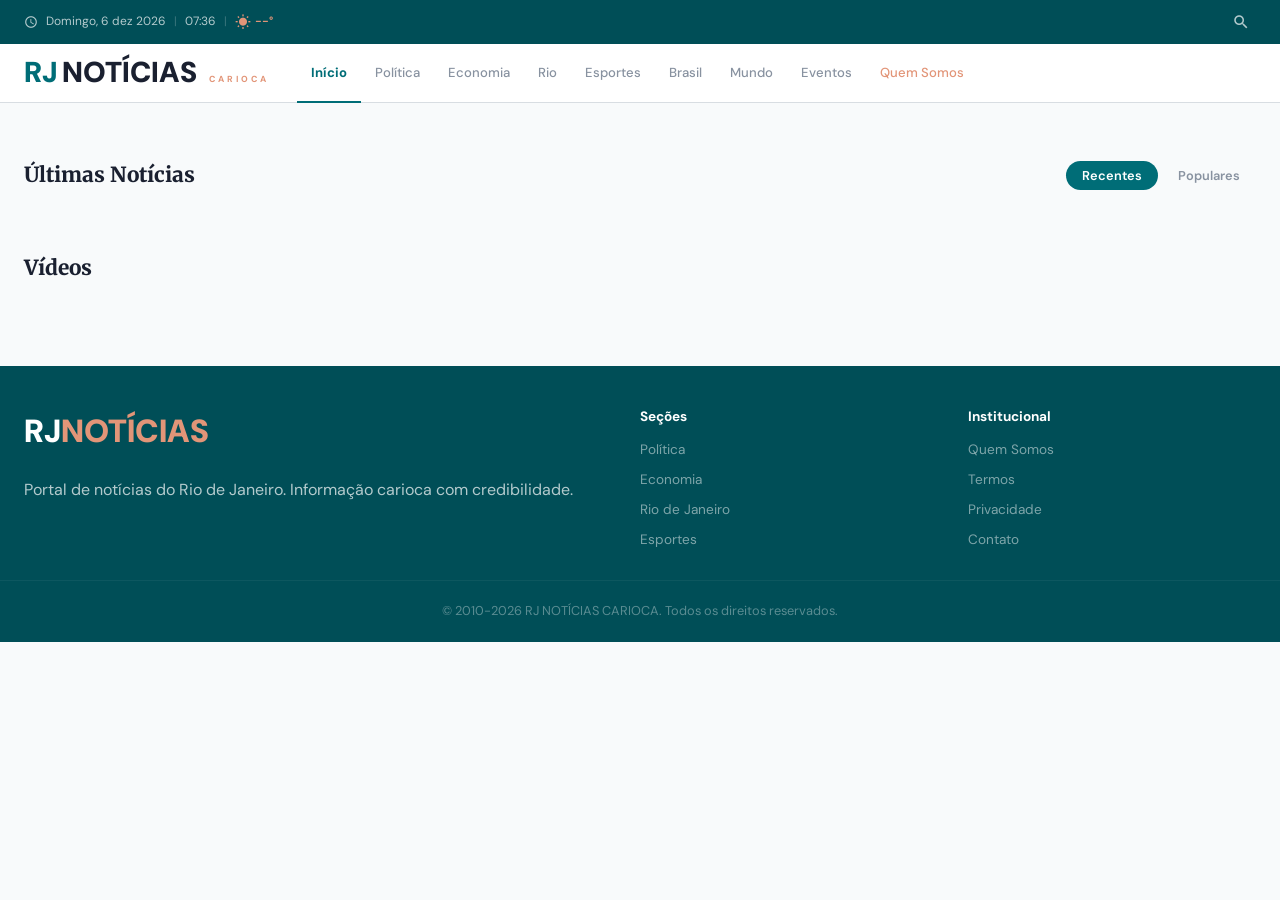
==== index.html @ 8bca0fe3 "Primeiro commit - RJ NOTÍCIAS CARIOCA completo Frontend: index.html, noticia.html, sobre.html, CSS o" ====
<!DOCTYPE html>
<html lang="pt-BR" data-theme="light">
<head>
    <meta charset="UTF-8">
    <meta name="viewport" content="width=device-width, initial-scale=1.0">
    <title>RJ NOTÍCIAS CARIOCA — Rio de Janeiro</title>
    <meta name="description" content="RJ NOTÍCIAS CARIOCA - O portal de notícias do Rio de Janeiro. Informação carioca em tempo real.">
    <link rel="preconnect" href="https://fonts.googleapis.com">
    <link rel="preconnect" href="https://fonts.gstatic.com" crossorigin>
    <link href="https://fonts.googleapis.com/css2?family=DM+Sans:wght@300;400;500;600;700;800;900&family=Merriweather:wght@700;800;900&display=swap" rel="stylesheet">
    <link href="https://fonts.googleapis.com/icon?family=Material+Icons" rel="stylesheet">
    <link rel="stylesheet" href="css/style.css">
</head>
<body>

    <div id="loading-screen" class="loading-screen">
        <div class="loading-inner">
            <div class="loading-logo">RJ<span>NOTÍCIAS</span></div>
            <div class="loading-sub">CARIOCA</div>
            <div class="loading-bar"></div>
        </div>
    </div>

    <div class="topbar">
        <div class="topbar-inner">
            <div class="topbar-left">
                <span class="material-icons" style="font-size:14px">schedule</span>
                <span id="topbar-date"></span>
                <span class="topbar-sep">|</span>
                <span id="topbar-clock"></span>
                <span class="topbar-sep">|</span>
                <span class="topbar-weather" id="topbar-weather">
                    <span class="material-icons">wb_sunny</span>
                    <span id="topbar-temp">--°</span>
                </span>
            </div>
            <div class="topbar-right">
                <button id="btn-theme" class="topbar-btn" title="Tema">
                    <span class="material-icons">contrast</span>
                </button>
                <button id="btn-search-open" class="topbar-btn" title="Buscar">
                    <span class="material-icons">search</span>
                </button>
            </div>
        </div>
    </div>

    <header class="header">
        <div class="header-inner">
            <a href="/" class="brand">
                <span class="brand-rj">RJ</span><span class="brand-noticias">NOTÍCIAS</span>
                <span class="brand-sub">CARIOCA</span>
            </a>
            <nav class="nav-cats" id="nav-cats">
                <a href="#" class="nav-cat active" data-category="todas">Início</a>
                <a href="#" class="nav-cat" data-category="politica">Política</a>
                <a href="#" class="nav-cat" data-category="economia">Economia</a>
                <a href="#" class="nav-cat" data-category="cidade">Rio</a>
                <a href="#" class="nav-cat" data-category="esportes">Esportes</a>
                <a href="#" class="nav-cat" data-category="brasil">Brasil</a>
                <a href="#" class="nav-cat" data-category="internacional">Mundo</a>
                <a href="#" class="nav-cat" data-category="eventos">Eventos</a>
                <a href="sobre.html" class="nav-cat nav-sobre">Quem Somos</a>
            </nav>
            <button class="nav-mobile-toggle" id="nav-mobile-toggle">
                <span class="material-icons">menu</span>
            </button>
        </div>
    </header>

    <div class="reading-bar" id="reading-bar"></div>

    <div class="ticker" id="ticker">
        <span class="ticker-badge">URGENTE</span>
        <div class="ticker-scroll">
            <div class="ticker-text" id="ticker-text"></div>
        </div>
    </div>

    <div class="search-modal" id="search-modal">
        <div class="search-modal-box">
            <div class="search-field">
                <span class="material-icons">search</span>
                <input type="text" id="search-input" placeholder="Buscar notícias..." autocomplete="off">
                <button id="search-close" class="search-close-btn"><span class="material-icons">close</span></button>
            </div>
            <div class="search-results" id="search-results"></div>
        </div>
    </div>

    <main>
        <section class="hero-section" id="hero-section"></section>

        <section class="quotes-bar" id="quotes-bar">
            <div class="quotes-track" id="quotes-track"></div>
        </section>

        <section class="trending" id="trending-section">
            <h3 class="trending-title"><span class="material-icons">local_fire_department</span> Em Alta</h3>
            <div class="trending-pills" id="trending-pills"></div>
        </section>

        <section class="section-block" id="latest-section">
            <div class="section-top">
                <h2 class="section-title">Últimas Notícias</h2>
                <div class="section-tabs" id="section-tabs">
                    <button class="stab active" data-tab="recentes">Recentes</button>
                    <button class="stab" data-tab="mais-lidas">Populares</button>
                </div>
            </div>
            <div class="card-grid" id="card-grid"></div>
            <button class="load-more-btn" id="load-more">Ver Mais Notícias</button>
        </section>

        <div class="full-sections">
            <section class="section-block cat-block" id="block-politica">
                <div class="section-top"><h2 class="section-title"><span class="dot" style="background:#D62828"></span> Política</h2></div>
                <div class="card-row" data-cat="politica"></div>
            </section>
            <section class="section-block cat-block" id="block-economia">
                <div class="section-top"><h2 class="section-title"><span class="dot" style="background:#2B9348"></span> Economia</h2></div>
                <div class="card-row" data-cat="economia"></div>
            </section>
            <section class="section-block cat-block" id="block-cidade">
                <div class="section-top"><h2 class="section-title"><span class="dot" style="background:#0077B6"></span> Rio de Janeiro</h2></div>
                <div class="card-row" data-cat="cidade"></div>
            </section>
            <section class="section-block cat-block" id="block-esportes">
                <div class="section-top"><h2 class="section-title"><span class="dot" style="background:#FB8500"></span> Esportes</h2></div>
                <div class="card-row" data-cat="esportes"></div>
            </section>
            <section class="section-block cat-block" id="block-brasil">
                <div class="section-top"><h2 class="section-title"><span class="dot" style="background:#6A4C93"></span> Brasil</h2></div>
                <div class="card-row" data-cat="brasil"></div>
            </section>
            <section class="section-block cat-block" id="block-internacional">
                <div class="section-top"><h2 class="section-title"><span class="dot" style="background:#457B9D"></span> Mundo</h2></div>
                <div class="card-row" data-cat="internacional"></div>
            </section>
            <section class="section-block" id="video-section">
                <div class="section-top"><h2 class="section-title">Vídeos</h2></div>
                <div class="video-row" id="video-row"></div>
            </section>
        </div>
    </main>

    <div class="share-overlay" id="share-overlay">
        <div class="share-box">
            <h3>Compartilhar</h3>
            <div class="share-grid">
                <button class="share-item" data-p="whatsapp" style="background:#25D366"><span class="material-icons">chat</span> WhatsApp</button>
                <button class="share-item" data-p="twitter" style="background:#1DA1F2"><span class="material-icons">tag</span> Twitter</button>
                <button class="share-item" data-p="facebook" style="background:#1877F2"><span class="material-icons">thumb_up</span> Facebook</button>
                <button class="share-item" data-p="copy" style="background:#555"><span class="material-icons">content_copy</span> Copiar</button>
            </div>
            <button class="share-x" id="share-x"><span class="material-icons">close</span></button>
        </div>
    </div>

    <div class="vmodal" id="vmodal">
        <button class="vmodal-x" id="vmodal-x"><span class="material-icons">close</span></button>
        <div class="vmodal-frame" id="vmodal-frame"></div>
        <h3 class="vmodal-title" id="vmodal-title"></h3>
    </div>

    <footer class="footer">
        <div class="footer-inner">
            <div class="footer-col">
                <div class="footer-brand">RJ<span>NOTÍCIAS</span></div>
                <p>Portal de notícias do Rio de Janeiro. Informação carioca com credibilidade.</p>
            </div>
            <div class="footer-col">
                <h4>Seções</h4>
                <a href="#" data-category="politica">Política</a>
                <a href="#" data-category="economia">Economia</a>
                <a href="#" data-category="cidade">Rio de Janeiro</a>
                <a href="#" data-category="esportes">Esportes</a>
            </div>
            <div class="footer-col">
                <h4>Institucional</h4>
                <a href="sobre.html">Quem Somos</a>
                <a href="sobre.html">Termos</a>
                <a href="sobre.html">Privacidade</a>
                <a href="sobre.html">Contato</a>
            </div>
        </div>
        <div class="footer-bottom">&copy; 2010-2026 RJ NOTÍCIAS CARIOCA. Todos os direitos reservados.</div>
    </footer>

    <div class="toast-box" id="toast-box"></div>

    <script src="js/news-data.js"></script>
    <script src="js/main.js"></script>
</body>
</html>
---- css/style.css ----
/* ============================================
   RJ NOTÍCIAS CARIOCA — Tropical Modern Design
   Layout full-width sem sidebar
   Fontes: DM Sans + Merriweather
   ============================================ */

:root {
    --ocean: #006D77;
    --ocean-dark: #004E57;
    --sunset: #E29578;
    --sunset-light: #FFDDD2;
    --sand: #EDF6F9;
    --coral: #E63946;
    --navy: #083D77;
    --white: #FFFFFF;
    --off-white: #F8FAFB;
    --gray-100: #EEF1F3;
    --gray-200: #D8DDE2;
    --gray-300: #B0B8C1;
    --gray-400: #8892A0;
    --gray-500: #5E6978;
    --gray-600: #3D4754;
    --gray-700: #2A3240;
    --gray-800: #1A2030;
    --gray-900: #0F1520;
    --bg: var(--off-white);
    --bg-card: var(--white);
    --text: var(--gray-800);
    --text-muted: var(--gray-400);
    --border: var(--gray-200);
    --accent: var(--ocean);
    --accent2: var(--sunset);
    --shadow-sm: 0 1px 3px rgba(0,109,119,0.06);
    --shadow-md: 0 4px 20px rgba(0,109,119,0.08);
    --shadow-lg: 0 12px 40px rgba(0,109,119,0.12);
    --radius: 14px;
    --radius-sm: 8px;
    --font: 'DM Sans', system-ui, sans-serif;
    --font-display: 'Merriweather', Georgia, serif;
    --ease: cubic-bezier(0.4, 0, 0.2, 1);
    --max-w: 1280px;
}

[data-theme="dark"] {
    --bg: #0A1218;
    --bg-card: #141E28;
    --text: #E0E8F0;
    --text-muted: #6B7A8D;
    --border: #1E2E3E;
    --off-white: #0F1920;
    --gray-100: #1A2530;
}

*, *::before, *::after { box-sizing: border-box; margin: 0; padding: 0; }
html { scroll-behavior: smooth; overflow-x: hidden; }
body { font-family: var(--font); background: var(--bg); color: var(--text); line-height: 1.6; -webkit-font-smoothing: antialiased; overflow-x: hidden; }
a { color: inherit; text-decoration: none; }
img { max-width: 100%; display: block; }
button { cursor: pointer; border: none; background: none; font-family: inherit; }

/* === LOADING === */
.loading-screen {
    position: fixed; inset: 0; z-index: 9999;
    background: linear-gradient(135deg, var(--ocean), var(--ocean-dark));
    display: flex; align-items: center; justify-content: center;
    transition: opacity 0.5s, visibility 0.5s;
}
.loading-screen.hidden { opacity: 0; visibility: hidden; }
.loading-inner { text-align: center; }
.loading-logo { font-family: var(--font); font-size: 3.5rem; font-weight: 900; color: var(--white); letter-spacing: -1px; }
.loading-logo span { color: var(--sunset); }
.loading-sub { color: rgba(255,255,255,0.5); font-size: 0.75rem; letter-spacing: 5px; text-transform: uppercase; margin-top: 2px; }
.loading-bar { width: 120px; height: 3px; background: rgba(255,255,255,0.15); border-radius: 3px; margin: 20px auto 0; overflow: hidden; }
.loading-bar::after { content: ''; display: block; width: 40%; height: 100%; background: var(--sunset); border-radius: 3px; animation: loadbar 1s ease-in-out infinite; }
@keyframes loadbar { 0% { transform: translateX(-100%); } 100% { transform: translateX(350%); } }

/* === TOPBAR === */
.topbar {
    background: var(--ocean-dark); color: rgba(255,255,255,0.7); font-size: 0.75rem; padding: 7px 0;
}
.topbar-inner {
    max-width: var(--max-w); margin: 0 auto; padding: 0 24px;
    display: flex; justify-content: space-between; align-items: center; flex-wrap: wrap; gap: 8px;
}
.topbar-left { display: flex; align-items: center; gap: 8px; }
.topbar-sep { opacity: 0.3; }
.topbar-weather { display: flex; align-items: center; gap: 4px; color: var(--sunset); font-weight: 600; }
.topbar-weather .material-icons { font-size: 16px; }
.topbar-right { display: flex; gap: 2px; }
.topbar-btn { width: 30px; height: 30px; border-radius: 6px; display: flex; align-items: center; justify-content: center; color: rgba(255,255,255,0.7); transition: 0.2s; }
.topbar-btn:hover { background: rgba(255,255,255,0.1); color: var(--sunset); }
.topbar-btn .material-icons { font-size: 18px; }

/* === HEADER === */
.header {
    background: var(--bg-card); border-bottom: 1px solid var(--border);
    position: sticky; top: 0; z-index: 100;
}
.header-inner {
    max-width: var(--max-w); margin: 0 auto; padding: 0 24px;
    display: flex; align-items: center; gap: 28px; height: 58px;
}
.brand { display: flex; align-items: baseline; gap: 4px; flex-shrink: 0; }
.brand-rj { font-size: 1.8rem; font-weight: 900; color: var(--ocean); line-height: 1; }
.brand-noticias { font-size: 1.8rem; font-weight: 900; color: var(--text); line-height: 1; }
.brand-sub { font-size: 0.55rem; color: var(--sunset); text-transform: uppercase; letter-spacing: 3px; margin-left: 8px; font-weight: 700; }

.nav-cats { display: flex; gap: 0; overflow-x: auto; scrollbar-width: none; flex: 1; }
.nav-cats::-webkit-scrollbar { display: none; }
.nav-cat {
    padding: 18px 14px; font-size: 0.82rem; font-weight: 500; color: var(--text-muted);
    white-space: nowrap; transition: color 0.2s; border-bottom: 2px solid transparent;
}
.nav-cat:hover { color: var(--ocean); }
.nav-cat.active { color: var(--ocean); border-bottom-color: var(--ocean); font-weight: 700; }
.nav-sobre { color: var(--sunset) !important; }
.nav-sobre:hover { color: var(--ocean) !important; }

.nav-mobile-toggle { display: none; width: 40px; height: 40px; align-items: center; justify-content: center; color: var(--text); }
.nav-mobile-toggle .material-icons { font-size: 24px; }

@media (max-width: 768px) {
    .nav-mobile-toggle { display: flex; }
    .nav-cats { display: none; position: absolute; top: 58px; left: 0; right: 0; background: var(--bg-card); flex-direction: column; border-bottom: 1px solid var(--border); box-shadow: var(--shadow-md); z-index: 99; }
    .nav-cats.open { display: flex; }
    .nav-cat { padding: 14px 24px; border-bottom: none; }
}

/* === READING BAR === */
.reading-bar { height: 3px; background: var(--ocean); width: 0; position: fixed; top: 58px; left: 0; z-index: 101; transition: width 0.1s; }

/* === TICKER === */
.ticker {
    background: var(--coral); color: white; font-size: 0.8rem; font-weight: 600;
    display: flex; align-items: center; overflow: hidden; height: 36px;
}
.ticker-badge {
    background: rgba(0,0,0,0.2); padding: 0 16px; height: 100%;
    display: flex; align-items: center; font-weight: 800; font-size: 0.7rem; letter-spacing: 1px; flex-shrink: 0;
}
.ticker-scroll { flex: 1; overflow: hidden; position: relative; }
.ticker-text { white-space: nowrap; animation: tickerScroll 30s linear infinite; padding-left: 100%; }
@keyframes tickerScroll { 0% { transform: translateX(0); } 100% { transform: translateX(-100%); } }

/* === SEARCH === */
.search-modal { position: fixed; inset: 0; z-index: 200; background: rgba(0,0,0,0.6); display: none; align-items: flex-start; justify-content: center; padding-top: 100px; }
.search-modal.open { display: flex; }
.search-modal-box { background: var(--bg-card); border-radius: var(--radius); width: 90%; max-width: 560px; padding: 20px; box-shadow: var(--shadow-lg); }
.search-field { display: flex; align-items: center; gap: 10px; border-bottom: 2px solid var(--ocean); padding-bottom: 10px; }
.search-field .material-icons { color: var(--ocean); }
.search-field input { flex: 1; border: none; outline: none; font-size: 1.1rem; background: transparent; color: var(--text); font-family: var(--font); }
.search-close-btn { color: var(--text-muted); }
.search-results { margin-top: 16px; max-height: 300px; overflow-y: auto; }
.sr-item { padding: 12px; border-radius: var(--radius-sm); cursor: pointer; transition: background 0.2s; }
.sr-item:hover { background: var(--gray-100); }
.sr-item h4 { font-size: 0.9rem; margin-bottom: 4px; }
.sr-item p { font-size: 0.75rem; color: var(--text-muted); }

/* === HERO CAROUSEL === */
.hero-section {
    max-width: var(--max-w); margin: 24px auto 0; padding: 0 24px;
}
.hero-grid {
    display: grid; grid-template-columns: 1.5fr 1fr; gap: 16px;
}
.hero-main {
    position: relative; border-radius: var(--radius); overflow: hidden; cursor: pointer;
    aspect-ratio: 16/9;
}
.hero-main img { width: 100%; height: 100%; object-fit: cover; }
.hero-main .hero-overlay {
    position: absolute; inset: 0; background: linear-gradient(to top, rgba(0,0,0,0.8) 0%, transparent 60%);
    display: flex; flex-direction: column; justify-content: flex-end; padding: 28px;
}
.hero-badge { display: inline-block; background: var(--ocean); color: white; padding: 3px 10px; border-radius: 4px; font-size: 0.65rem; font-weight: 800; text-transform: uppercase; letter-spacing: 1px; margin-bottom: 10px; width: fit-content; }
.hero-title { font-family: var(--font-display); font-size: 1.6rem; font-weight: 800; color: white; line-height: 1.3; }
.hero-meta { color: rgba(255,255,255,0.6); font-size: 0.8rem; margin-top: 8px; }

.hero-side { display: flex; flex-direction: column; gap: 16px; }
.hero-side-card {
    position: relative; border-radius: var(--radius); overflow: hidden; cursor: pointer; flex: 1;
}
.hero-side-card img { width: 100%; height: 100%; object-fit: cover; }
.hero-side-card .hero-overlay { position: absolute; inset: 0; background: linear-gradient(to top, rgba(0,0,0,0.8) 0%, transparent 50%); display: flex; flex-direction: column; justify-content: flex-end; padding: 16px; }
.hero-side-card .hero-title { font-size: 0.95rem; }

@media (max-width: 768px) {
    .hero-grid { grid-template-columns: 1fr; }
    .hero-side { flex-direction: row; }
    .hero-side-card { aspect-ratio: 16/9; }
    .hero-title { font-size: 1.1rem; }
}

/* === COTAÇÕES === */
.quotes-bar { max-width: var(--max-w); margin: 16px auto; padding: 0 24px; overflow-x: auto; scrollbar-width: none; }
.quotes-bar::-webkit-scrollbar { display: none; }
.quotes-track { display: flex; gap: 12px; }
.q-item { display: flex; align-items: center; gap: 6px; background: var(--bg-card); border: 1px solid var(--border); border-radius: var(--radius-sm); padding: 8px 14px; font-size: 0.78rem; white-space: nowrap; }
.q-item .material-icons { font-size: 16px; color: var(--ocean); }
.q-name { font-weight: 600; }
.q-val { color: var(--text-muted); }
.q-var.alta { color: #2B9348; }
.q-var.baixa { color: #D62828; }
.q-var.estavel { color: var(--text-muted); }

/* === TRENDING === */
.trending { max-width: var(--max-w); margin: 16px auto; padding: 0 24px; display: flex; align-items: center; gap: 12px; flex-wrap: wrap; }
.trending-title { font-size: 0.85rem; font-weight: 700; display: flex; align-items: center; gap: 4px; color: var(--ocean); white-space: nowrap; }
.trending-title .material-icons { font-size: 18px; color: var(--sunset); }
.t-pill { background: var(--sand); color: var(--ocean); padding: 5px 14px; border-radius: 20px; font-size: 0.78rem; font-weight: 600; }

/* === SECTION === */
.section-block { max-width: var(--max-w); margin: 32px auto 0; padding: 0 24px; }
.section-top { display: flex; justify-content: space-between; align-items: center; margin-bottom: 20px; }
.section-title { font-family: var(--font-display); font-size: 1.3rem; font-weight: 800; display: flex; align-items: center; gap: 8px; }
.section-title .dot { width: 10px; height: 10px; border-radius: 50%; display: inline-block; }
.section-tabs { display: flex; gap: 4px; }
.stab { padding: 6px 16px; border-radius: 20px; font-size: 0.8rem; font-weight: 600; color: var(--text-muted); transition: 0.2s; }
.stab.active { background: var(--ocean); color: white; }

/* === CARD LIST (full width, no sidebar) === */
.card-grid {
    display: grid; grid-template-columns: repeat(auto-fill, minmax(280px, 1fr)); gap: 20px;
}
.card {
    background: var(--bg-card); border: 1px solid var(--border); border-radius: var(--radius);
    overflow: hidden; cursor: pointer; transition: transform 0.2s, box-shadow 0.2s;
}
.card:hover { transform: translateY(-3px); box-shadow: var(--shadow-md); }
.card-img { position: relative; aspect-ratio: 16/10; overflow: hidden; }
.card-img img { width: 100%; height: 100%; object-fit: cover; transition: transform 0.3s; }
.card:hover .card-img img { transform: scale(1.05); }
.card-badge { position: absolute; top: 10px; left: 10px; background: var(--ocean); color: white; padding: 3px 10px; border-radius: 4px; font-size: 0.6rem; font-weight: 800; text-transform: uppercase; letter-spacing: 0.5px; }
.card-share { position: absolute; top: 10px; right: 10px; background: rgba(0,0,0,0.4); color: white; width: 32px; height: 32px; border-radius: 50%; display: flex; align-items: center; justify-content: center; transition: 0.2s; }
.card-share:hover { background: var(--ocean); }
.card-share .material-icons { font-size: 16px; }
.card-body { padding: 16px; }
.card-title { font-family: var(--font-display); font-size: 0.95rem; font-weight: 700; line-height: 1.4; margin-bottom: 8px; display: -webkit-box; -webkit-line-clamp: 3; -webkit-box-orient: vertical; overflow: hidden; }
.card-excerpt { font-size: 0.82rem; color: var(--text-muted); line-height: 1.5; display: -webkit-box; -webkit-line-clamp: 2; -webkit-box-orient: vertical; overflow: hidden; margin-bottom: 10px; }
.card-meta { font-size: 0.72rem; color: var(--text-muted); display: flex; justify-content: space-between; }

/* === LOAD MORE === */
.load-more-btn {
    display: block; margin: 28px auto 0; padding: 12px 40px; background: var(--ocean);
    color: white; border-radius: var(--radius-sm); font-weight: 700; font-size: 0.9rem;
    transition: 0.2s;
}
.load-more-btn:hover { background: var(--ocean-dark); }

/* === CATEGORY SECTIONS (full width) === */
.full-sections { margin-top: 40px; }
.cat-block { margin-bottom: 0; }
.cat-block + .cat-block { margin-top: 32px; }
.card-row {
    display: grid; grid-template-columns: repeat(auto-fill, minmax(260px, 1fr)); gap: 16px;
}
.card-v { background: var(--bg-card); border: 1px solid var(--border); border-radius: var(--radius); overflow: hidden; cursor: pointer; transition: transform 0.2s, box-shadow 0.2s; }
.card-v:hover { transform: translateY(-2px); box-shadow: var(--shadow-md); }
.card-v-img { aspect-ratio: 16/10; overflow: hidden; }
.card-v-img img { width: 100%; height: 100%; object-fit: cover; transition: transform 0.3s; }
.card-v:hover .card-v-img img { transform: scale(1.05); }
.card-v-body { padding: 14px; }
.card-v-title { font-family: var(--font-display); font-size: 0.88rem; font-weight: 700; line-height: 1.4; display: -webkit-box; -webkit-line-clamp: 2; -webkit-box-orient: vertical; overflow: hidden; margin-bottom: 6px; }
.card-v-meta { font-size: 0.7rem; color: var(--text-muted); }

/* === VIDEOS === */
.video-row { display: grid; grid-template-columns: repeat(auto-fill, minmax(260px, 1fr)); gap: 16px; }
.vid-card { position: relative; border-radius: var(--radius); overflow: hidden; cursor: pointer; background: var(--gray-900); }
.vid-card img { width: 100%; aspect-ratio: 16/9; object-fit: cover; opacity: 0.85; transition: opacity 0.3s; }
.vid-card:hover img { opacity: 1; }
.vid-play { position: absolute; inset: 0; display: flex; align-items: center; justify-content: center; }
.vid-play .material-icons { font-size: 48px; color: white; background: rgba(0,0,0,0.5); border-radius: 50%; padding: 8px; }
.vid-dur { position: absolute; bottom: 40px; right: 8px; background: rgba(0,0,0,0.8); color: white; font-size: 0.7rem; padding: 2px 6px; border-radius: 4px; }
.vid-title { padding: 10px 12px; font-size: 0.82rem; font-weight: 600; color: white; background: rgba(0,0,0,0.5); }

/* === VIDEO MODAL === */
.vmodal { position: fixed; inset: 0; z-index: 300; background: rgba(0,0,0,0.9); display: none; align-items: center; justify-content: center; flex-direction: column; }
.vmodal.open { display: flex; }
.vmodal-x { position: absolute; top: 20px; right: 20px; color: white; font-size: 1.5rem; z-index: 1; }
.vmodal-frame { width: 90%; max-width: 800px; aspect-ratio: 16/9; }
.vmodal-frame iframe { width: 100%; height: 100%; border: none; border-radius: var(--radius); }
.vmodal-title { color: white; margin-top: 16px; font-size: 1rem; text-align: center; max-width: 600px; }

/* === SHARE === */
.share-overlay { position: fixed; inset: 0; z-index: 250; background: rgba(0,0,0,0.5); display: none; align-items: center; justify-content: center; }
.share-overlay.open { display: flex; }
.share-box { background: var(--bg-card); border-radius: var(--radius); padding: 28px; width: 90%; max-width: 380px; text-align: center; position: relative; }
.share-box h3 { margin-bottom: 20px; font-size: 1.1rem; }
.share-grid { display: grid; grid-template-columns: 1fr 1fr; gap: 10px; }
.share-item { padding: 12px; border-radius: var(--radius-sm); color: white; font-weight: 600; font-size: 0.85rem; display: flex; align-items: center; justify-content: center; gap: 6px; }
.share-item .material-icons { font-size: 18px; }
.share-x { position: absolute; top: 10px; right: 10px; color: var(--text-muted); }

/* === FOOTER === */
.footer { background: var(--ocean-dark); color: rgba(255,255,255,0.7); margin-top: 60px; padding: 40px 0 0; }
.footer-inner { max-width: var(--max-w); margin: 0 auto; padding: 0 24px; display: grid; grid-template-columns: 2fr 1fr 1fr; gap: 40px; }
.footer-brand { font-family: var(--font); font-size: 2rem; font-weight: 900; color: white; margin-bottom: 12px; }
.footer-brand span { color: var(--sunset); }
.footer-col { display: flex; flex-direction: column; gap: 8px; }
.footer-col h4 { color: white; font-size: 0.85rem; margin-bottom: 4px; }
.footer-col a { font-size: 0.85rem; opacity: 0.7; transition: opacity 0.2s; }
.footer-col a:hover { opacity: 1; color: var(--sunset); }
.footer-bottom { text-align: center; padding: 20px 0; margin-top: 30px; border-top: 1px solid rgba(255,255,255,0.1); font-size: 0.8rem; opacity: 0.5; }

@media (max-width: 768px) {
    .footer-inner { grid-template-columns: 1fr; gap: 24px; }
}

/* === TOAST === */
.toast-box { position: fixed; bottom: 20px; right: 20px; z-index: 400; display: flex; flex-direction: column; gap: 8px; }
.toast { background: var(--ocean); color: white; padding: 12px 24px; border-radius: var(--radius-sm); font-size: 0.85rem; font-weight: 600; box-shadow: var(--shadow-lg); animation: toastIn 0.3s; }
.toast.out { opacity: 0; transform: translateY(10px); transition: 0.3s; }
@keyframes toastIn { from { opacity: 0; transform: translateY(20px); } }
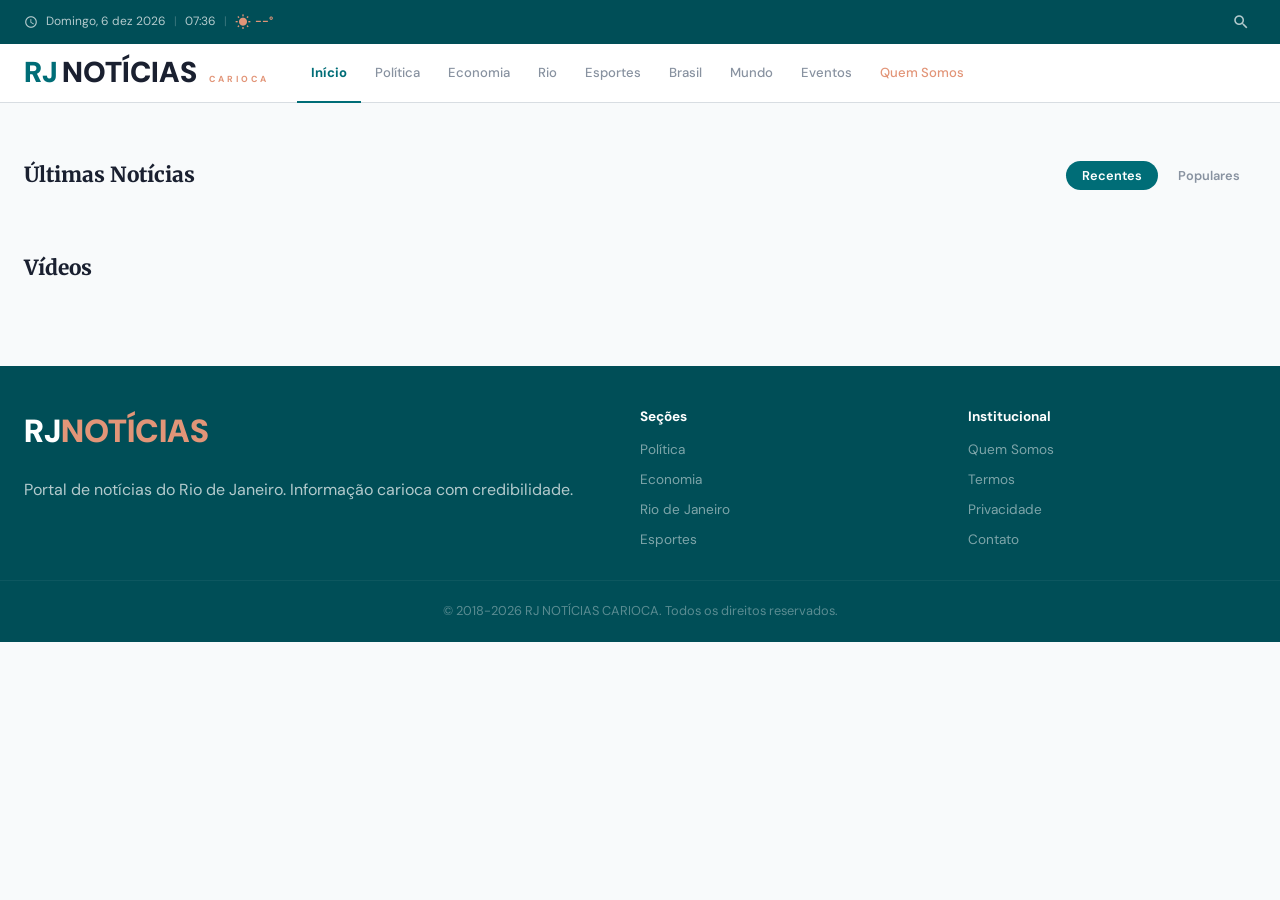
==== commit 0cc029a2: "Sobre: fundação 2018, timeline e stats atualizados" ====
--- a/index.html
+++ b/index.html
@@ -184,7 +184,7 @@
                 <a href="sobre.html">Contato</a>
             </div>
         </div>
-        <div class="footer-bottom">&copy; 2010-2026 RJ NOTÍCIAS CARIOCA. Todos os direitos reservados.</div>
+        <div class="footer-bottom">&copy; 2018-2026 RJ NOTÍCIAS CARIOCA. Todos os direitos reservados.</div>
     </footer>
 
     <div class="toast-box" id="toast-box"></div>
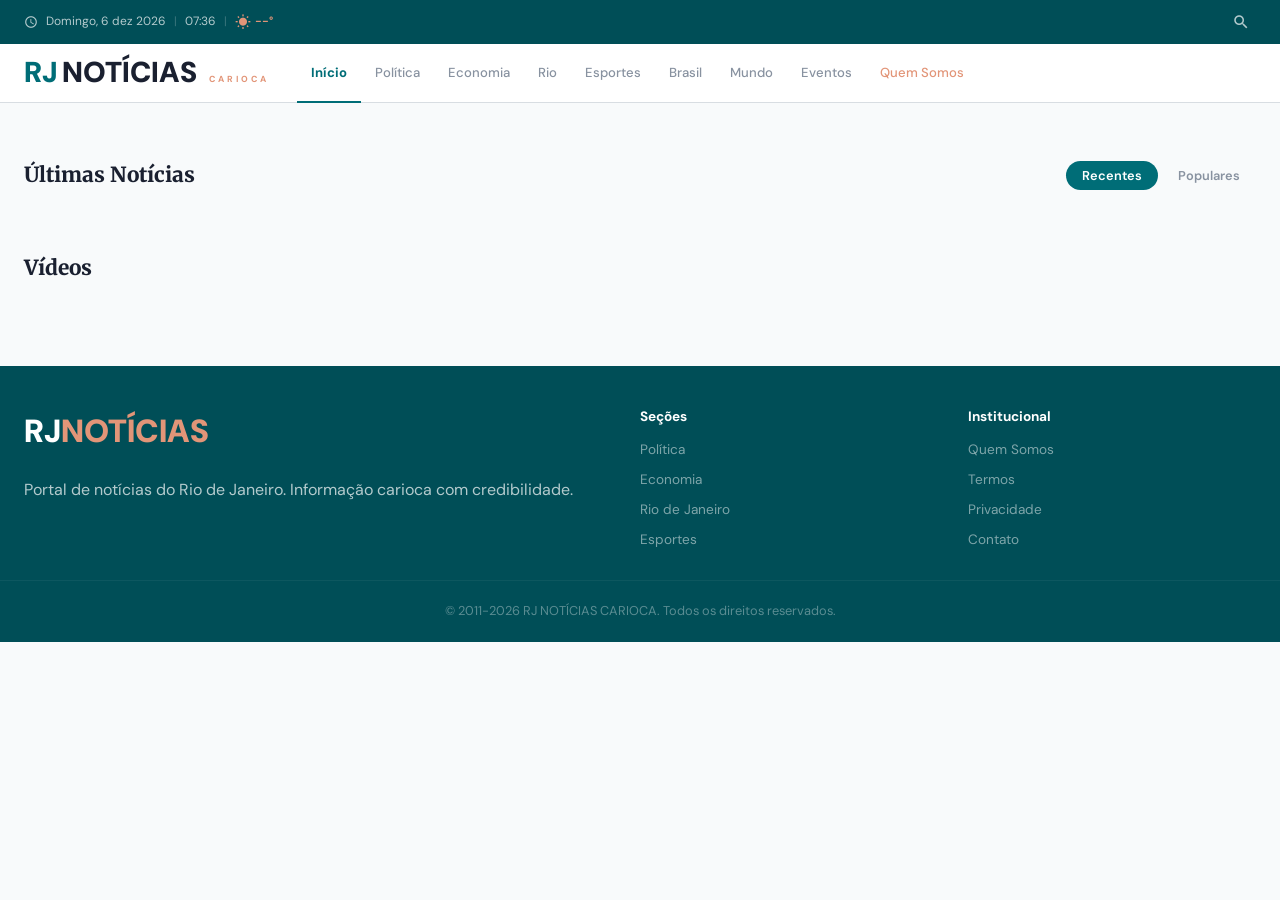
==== commit 00f12f9e: "Sobre: fundação 2011, timeline e stats atualizados" ====
--- a/index.html
+++ b/index.html
@@ -184,7 +184,7 @@
                 <a href="sobre.html">Contato</a>
             </div>
         </div>
-        <div class="footer-bottom">&copy; 2018-2026 RJ NOTÍCIAS CARIOCA. Todos os direitos reservados.</div>
+        <div class="footer-bottom">&copy; 2011-2026 RJ NOTÍCIAS CARIOCA. Todos os direitos reservados.</div>
     </footer>
 
     <div class="toast-box" id="toast-box"></div>
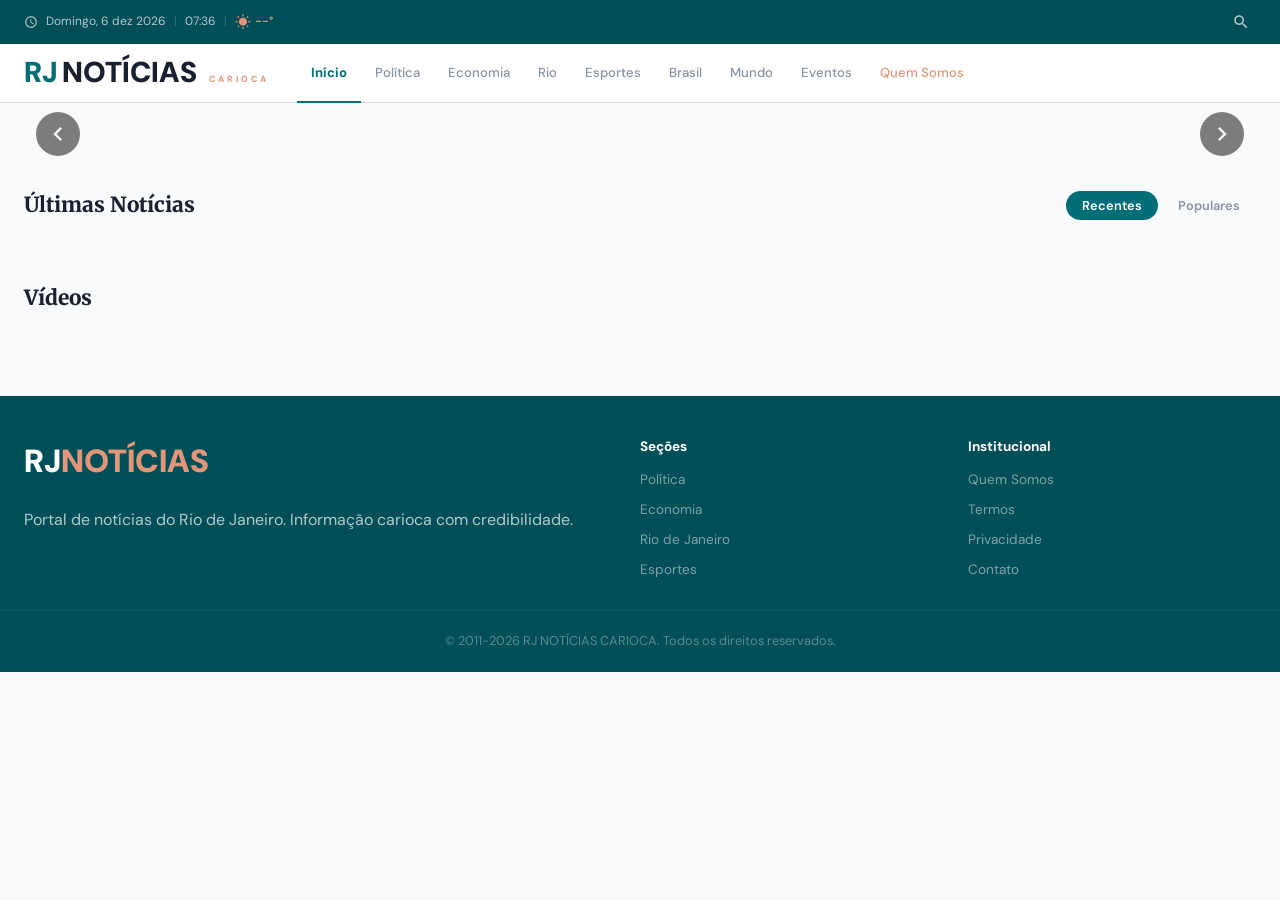
==== commit 039cc6ab: "Hero: carousel com autoplay + setas esquerda/direita" ====
--- a/index.html
+++ b/index.html
@@ -89,7 +89,12 @@
     </div>
 
     <main>
-        <section class="hero-section" id="hero-section"></section>
+        <section class="hero-section" id="hero-section">
+            <div class="hero-carousel" id="hero-carousel"></div>
+            <button class="hero-arrow hero-arrow-left" id="hero-prev"><span class="material-icons">chevron_left</span></button>
+            <button class="hero-arrow hero-arrow-right" id="hero-next"><span class="material-icons">chevron_right</span></button>
+            <div class="hero-dots" id="hero-dots"></div>
+        </section>
 
         <section class="quotes-bar" id="quotes-bar">
             <div class="quotes-track" id="quotes-track"></div>
--- a/css/style.css
+++ b/css/style.css
@@ -158,37 +158,41 @@
 
 /* === HERO CAROUSEL === */
 .hero-section {
-    max-width: var(--max-w); margin: 24px auto 0; padding: 0 24px;
-}
-.hero-grid {
-    display: grid; grid-template-columns: 1.5fr 1fr; gap: 16px;
-}
-.hero-main {
-    position: relative; border-radius: var(--radius); overflow: hidden; cursor: pointer;
-    aspect-ratio: 16/9;
-}
-.hero-main img { width: 100%; height: 100%; object-fit: cover; }
-.hero-main .hero-overlay {
-    position: absolute; inset: 0; background: linear-gradient(to top, rgba(0,0,0,0.8) 0%, transparent 60%);
-    display: flex; flex-direction: column; justify-content: flex-end; padding: 28px;
-}
-.hero-badge { display: inline-block; background: var(--ocean); color: white; padding: 3px 10px; border-radius: 4px; font-size: 0.65rem; font-weight: 800; text-transform: uppercase; letter-spacing: 1px; margin-bottom: 10px; width: fit-content; }
-.hero-title { font-family: var(--font-display); font-size: 1.6rem; font-weight: 800; color: white; line-height: 1.3; }
-.hero-meta { color: rgba(255,255,255,0.6); font-size: 0.8rem; margin-top: 8px; }
-
-.hero-side { display: flex; flex-direction: column; gap: 16px; }
-.hero-side-card {
-    position: relative; border-radius: var(--radius); overflow: hidden; cursor: pointer; flex: 1;
-}
-.hero-side-card img { width: 100%; height: 100%; object-fit: cover; }
-.hero-side-card .hero-overlay { position: absolute; inset: 0; background: linear-gradient(to top, rgba(0,0,0,0.8) 0%, transparent 50%); display: flex; flex-direction: column; justify-content: flex-end; padding: 16px; }
-.hero-side-card .hero-title { font-size: 0.95rem; }
+    max-width: var(--max-w); margin: 24px auto 0; padding: 0 24px; position: relative;
+}
+.hero-carousel { position: relative; border-radius: var(--radius); overflow: hidden; }
+.hero-slide { display: none; position: relative; aspect-ratio: 16/7; cursor: pointer; }
+.hero-slide.active { display: block; }
+.hero-slide img { width: 100%; height: 100%; object-fit: cover; }
+.hero-slide-overlay {
+    position: absolute; inset: 0;
+    background: linear-gradient(to top, rgba(0,0,0,0.85) 0%, transparent 60%);
+    display: flex; flex-direction: column; justify-content: flex-end; padding: 32px;
+}
+.hero-slide-badge { display: inline-block; background: var(--ocean); color: white; padding: 3px 10px; border-radius: 4px; font-size: 0.65rem; font-weight: 800; text-transform: uppercase; letter-spacing: 1px; margin-bottom: 10px; width: fit-content; }
+.hero-slide-title { font-family: var(--font-display); font-size: 1.8rem; font-weight: 800; color: white; line-height: 1.2; margin-bottom: 8px; }
+.hero-slide-meta { color: rgba(255,255,255,0.5); font-size: 0.8rem; }
+.hero-arrow {
+    position: absolute; top: 50%; transform: translateY(-50%);
+    background: rgba(0,0,0,0.5); color: white; border: none; border-radius: 50%;
+    width: 44px; height: 44px; display: flex; align-items: center; justify-content: center;
+    cursor: pointer; z-index: 5; transition: var(--transition);
+}
+.hero-arrow:hover { background: rgba(0,0,0,0.8); }
+.hero-arrow-left { left: 36px; }
+.hero-arrow-right { right: 36px; }
+.hero-arrow .material-icons { font-size: 28px; }
+.hero-dots { display: flex; justify-content: center; gap: 8px; margin-top: 14px; }
+.hero-dot { width: 10px; height: 10px; border-radius: 50%; background: var(--border); cursor: pointer; transition: var(--transition); }
+.hero-dot.active { background: var(--ocean); width: 28px; border-radius: 5px; }
 
 @media (max-width: 768px) {
-    .hero-grid { grid-template-columns: 1fr; }
-    .hero-side { flex-direction: row; }
-    .hero-side-card { aspect-ratio: 16/9; }
-    .hero-title { font-size: 1.1rem; }
+    .hero-slide { aspect-ratio: 16/9; }
+    .hero-slide-title { font-size: 1.2rem; }
+    .hero-arrow { width: 36px; height: 36px; }
+    .hero-arrow .material-icons { font-size: 22px; }
+    .hero-arrow-left { left: 28px; }
+    .hero-arrow-right { right: 28px; }
 }
 
 /* === COTAÇÕES === */
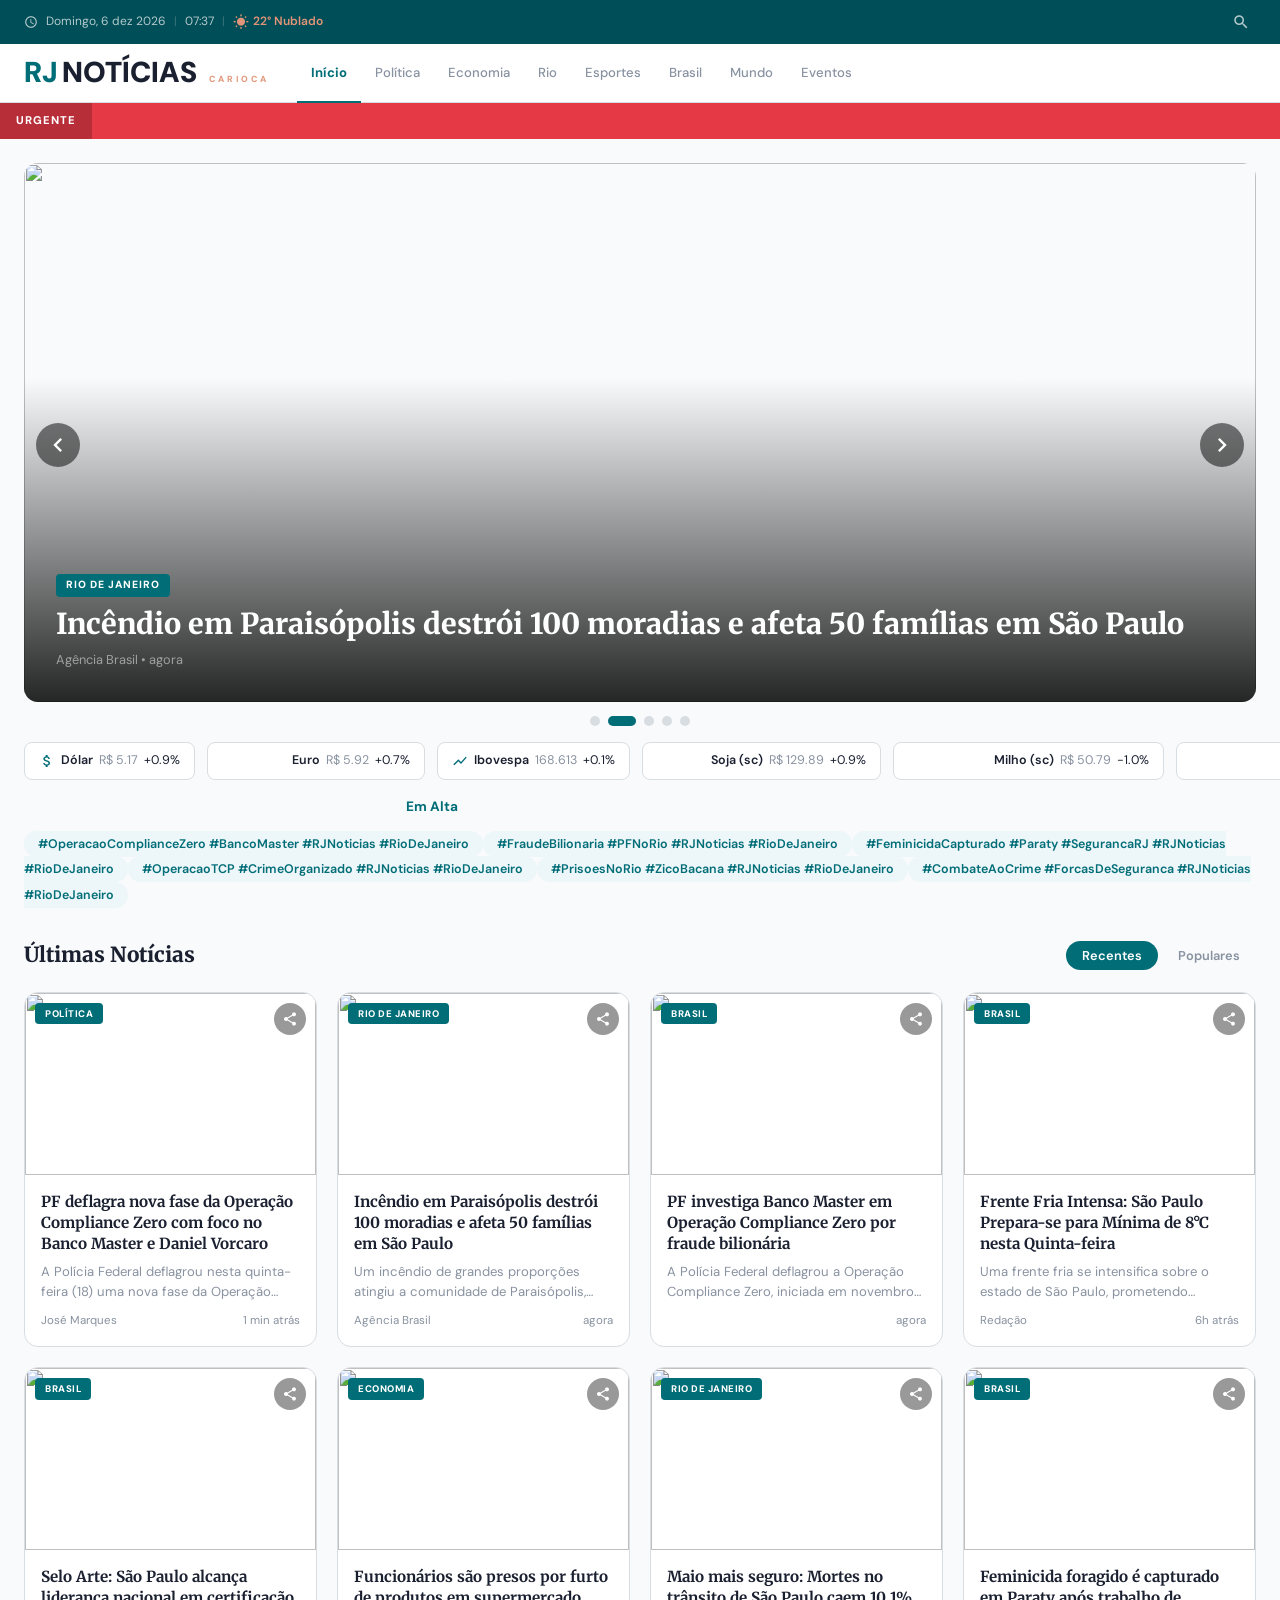
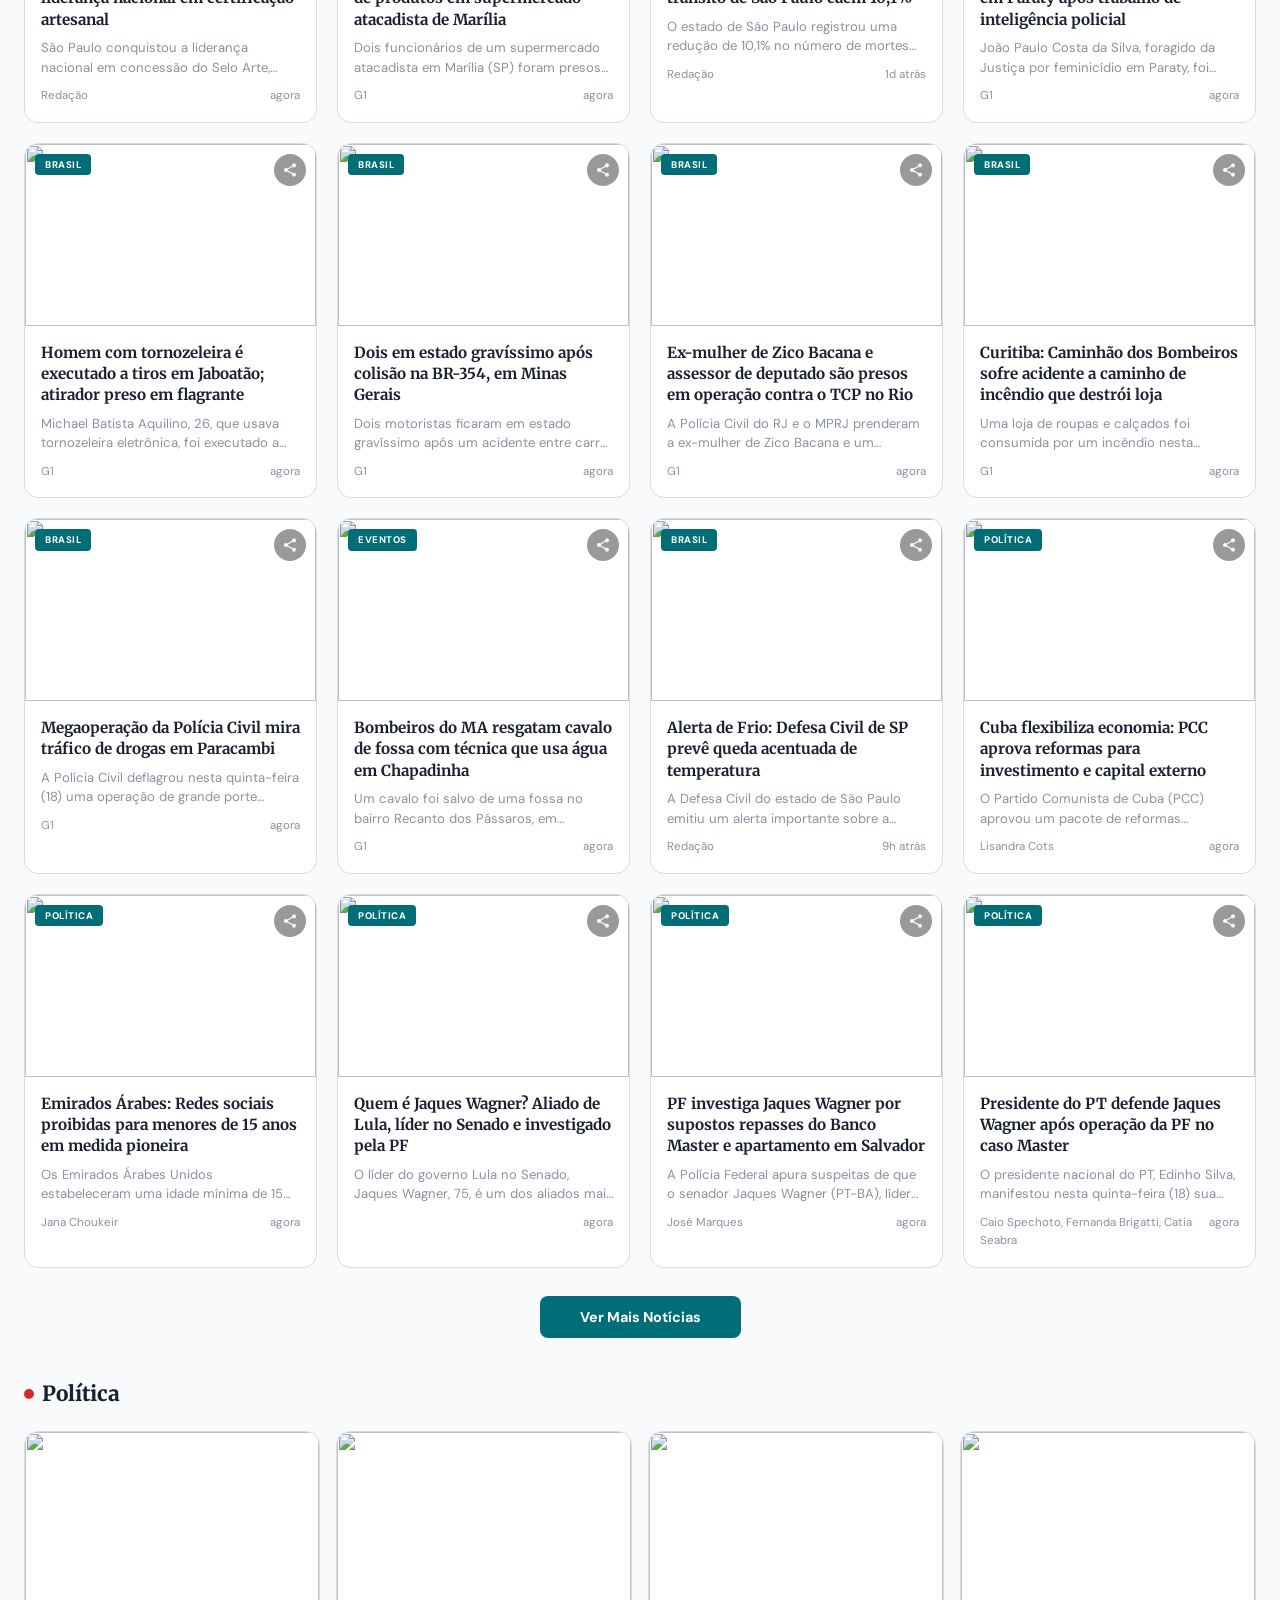
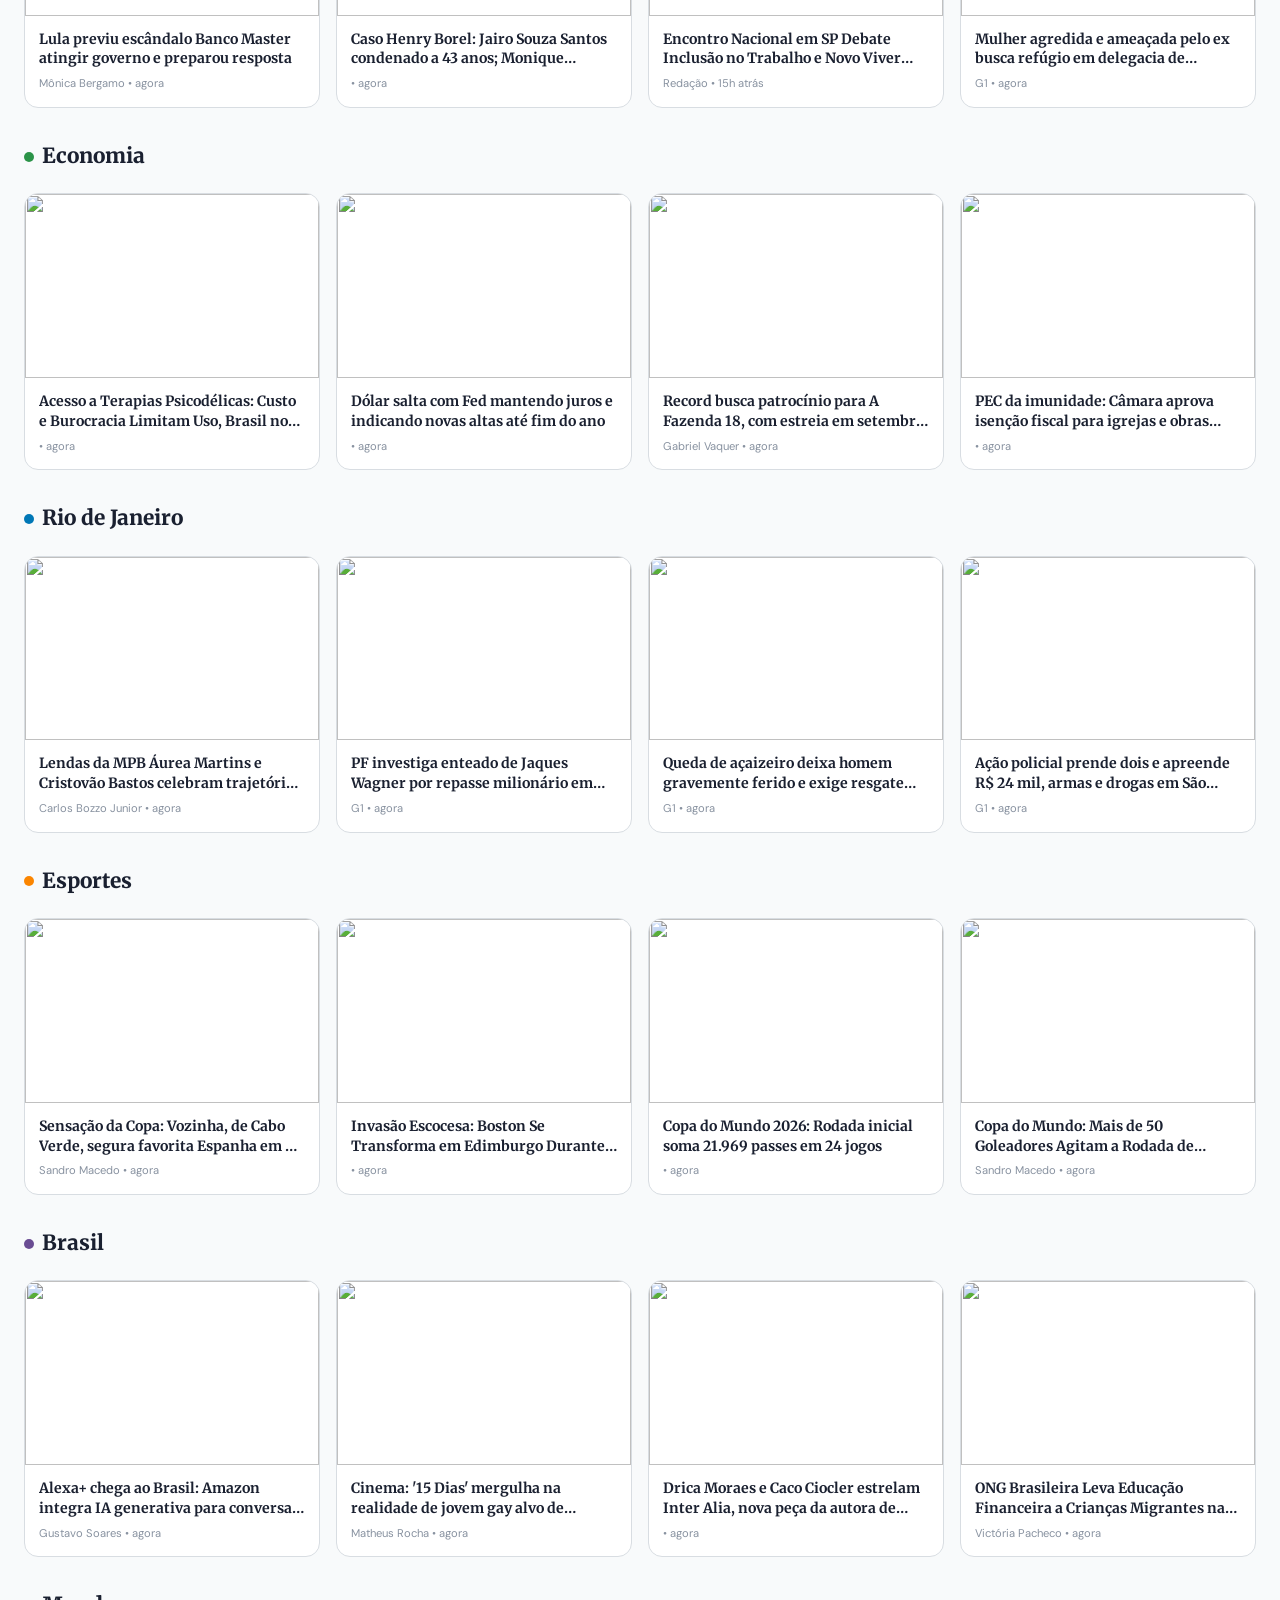
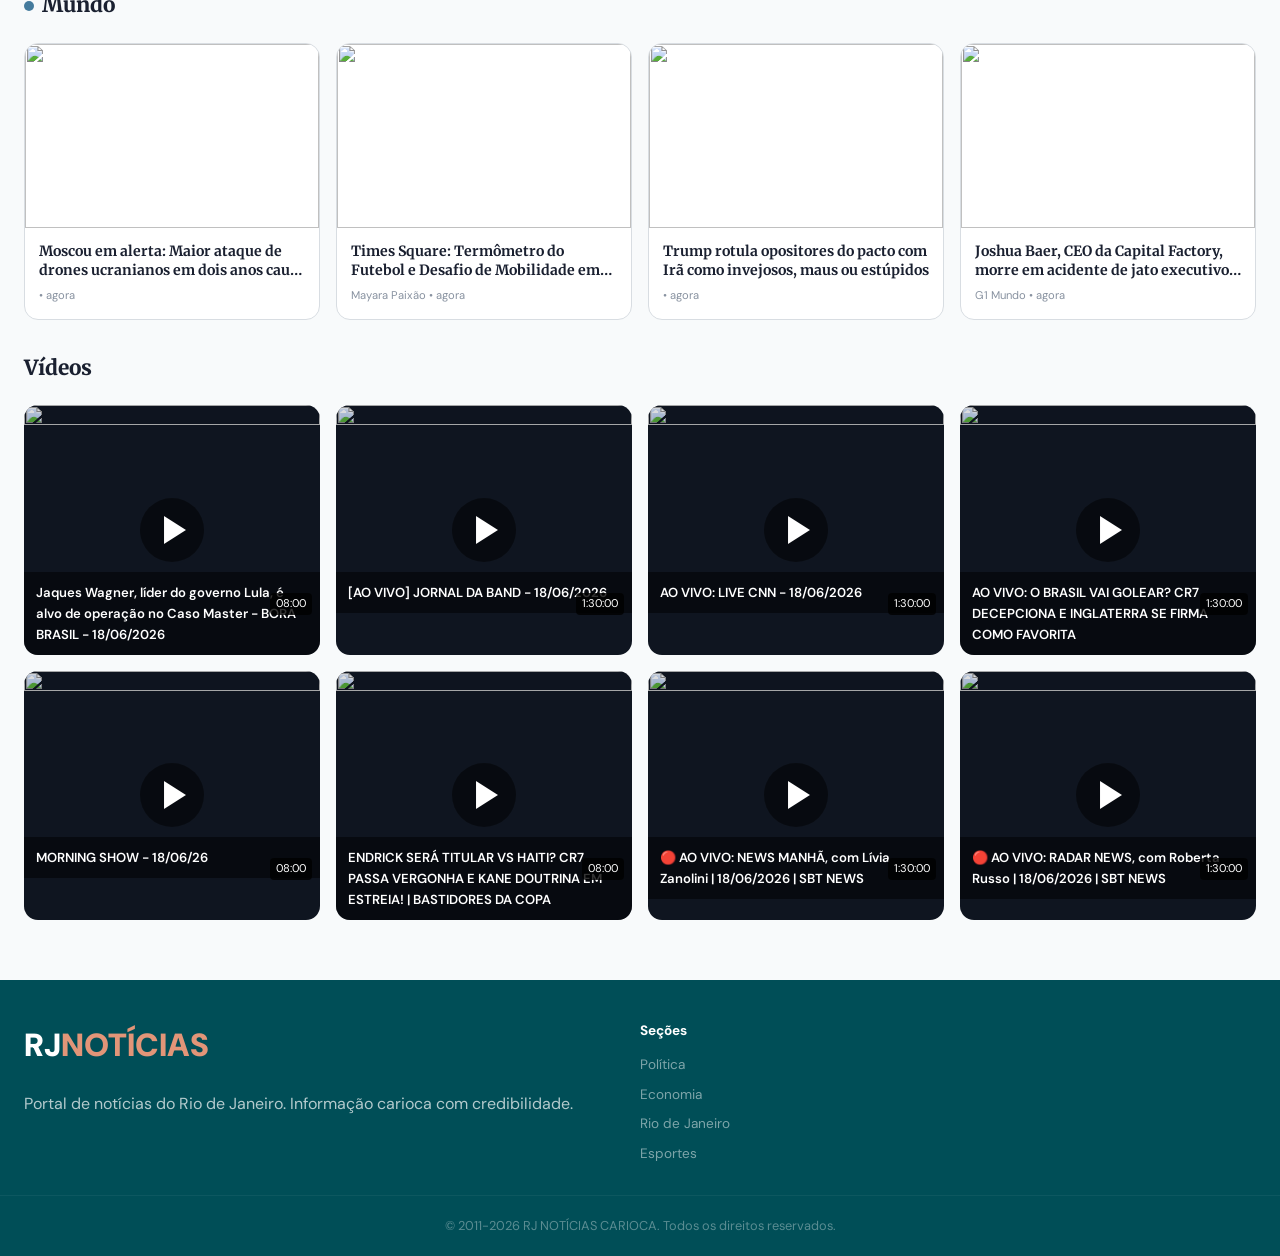
==== commit 8974dc1e: "Oculta links Sobre/Quem Somos da navegação e footer Co-Authored-By: Claude Opus 4.6 <noreply@anthrop" ====
--- a/index.html
+++ b/index.html
@@ -60,7 +60,7 @@
                 <a href="#" class="nav-cat" data-category="brasil">Brasil</a>
                 <a href="#" class="nav-cat" data-category="internacional">Mundo</a>
                 <a href="#" class="nav-cat" data-category="eventos">Eventos</a>
-                <a href="sobre.html" class="nav-cat nav-sobre">Quem Somos</a>
+                <!-- <a href="sobre.html" class="nav-cat nav-sobre">Quem Somos</a> -->
             </nav>
             <button class="nav-mobile-toggle" id="nav-mobile-toggle">
                 <span class="material-icons">menu</span>
@@ -181,13 +181,13 @@
                 <a href="#" data-category="cidade">Rio de Janeiro</a>
                 <a href="#" data-category="esportes">Esportes</a>
             </div>
-            <div class="footer-col">
+            <!-- <div class="footer-col">
                 <h4>Institucional</h4>
                 <a href="sobre.html">Quem Somos</a>
                 <a href="sobre.html">Termos</a>
                 <a href="sobre.html">Privacidade</a>
                 <a href="sobre.html">Contato</a>
-            </div>
+            </div> -->
         </div>
         <div class="footer-bottom">&copy; 2011-2026 RJ NOTÍCIAS CARIOCA. Todos os direitos reservados.</div>
     </footer>
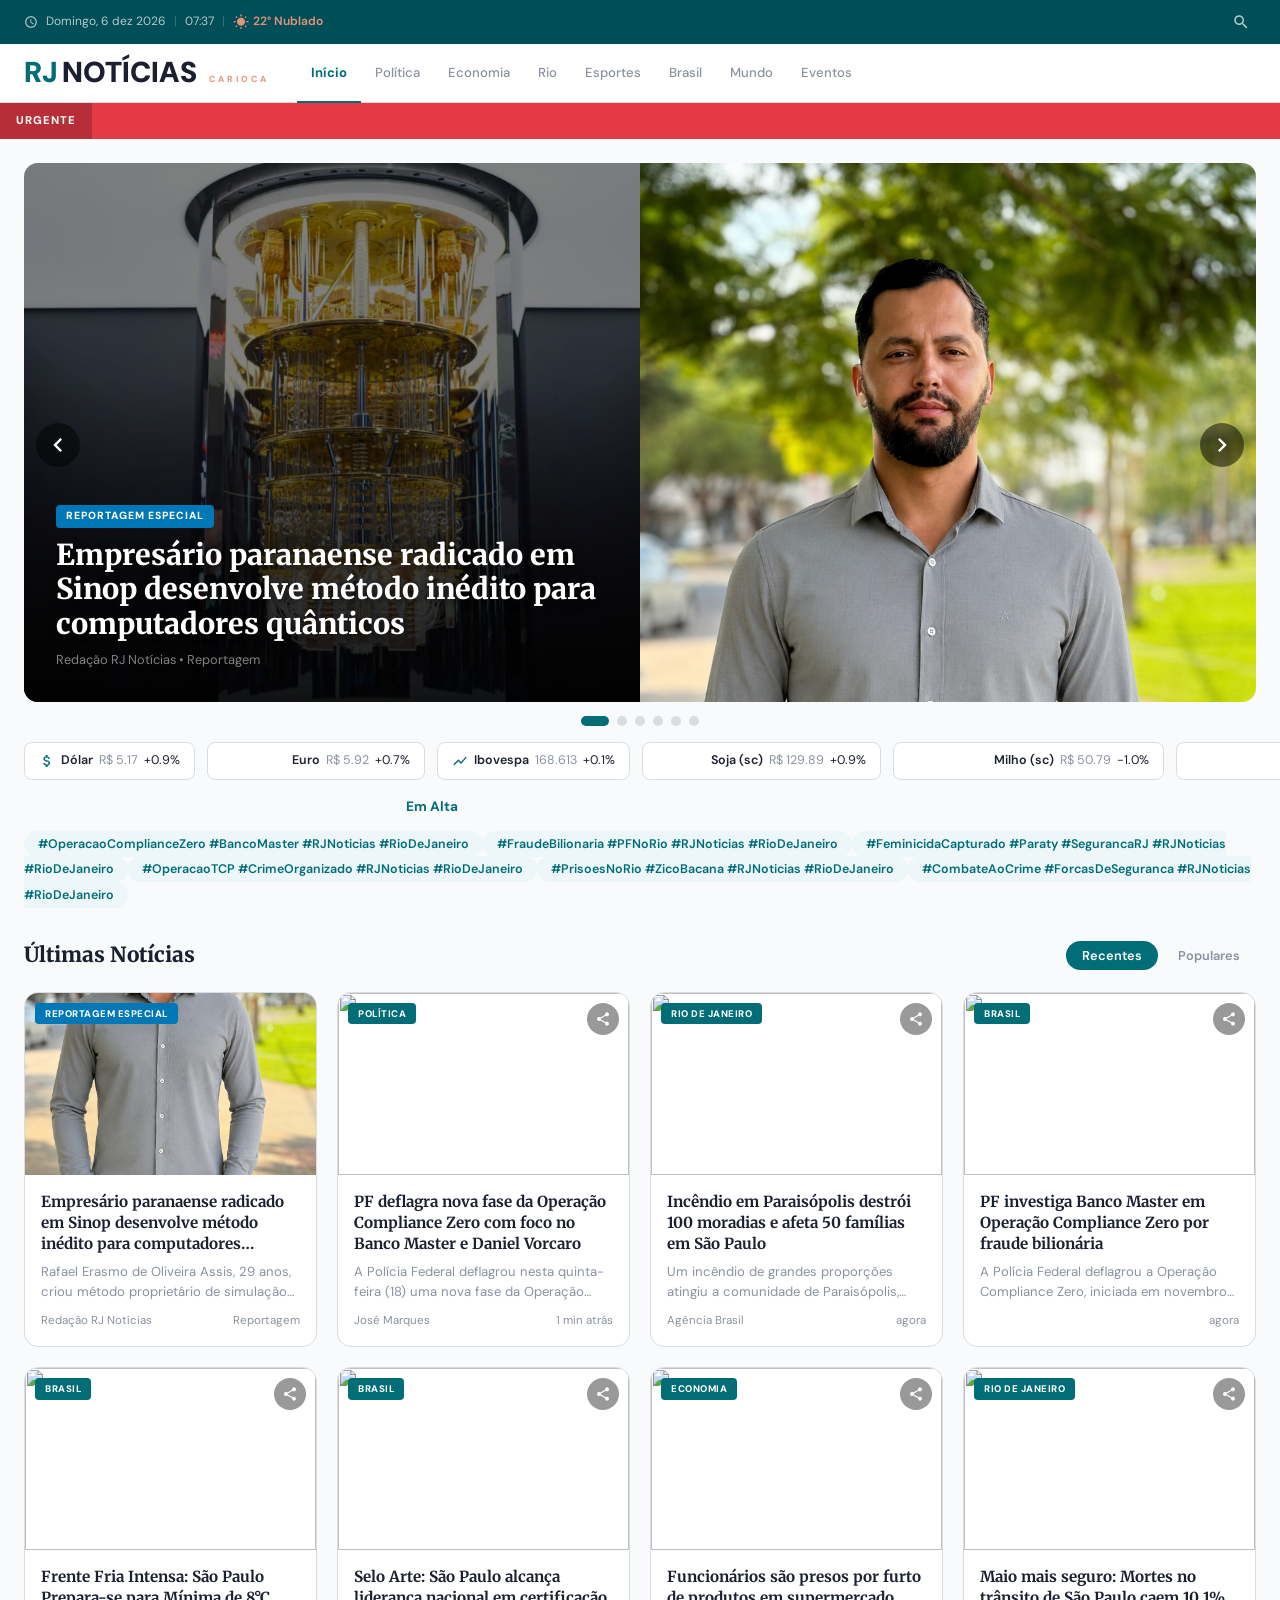
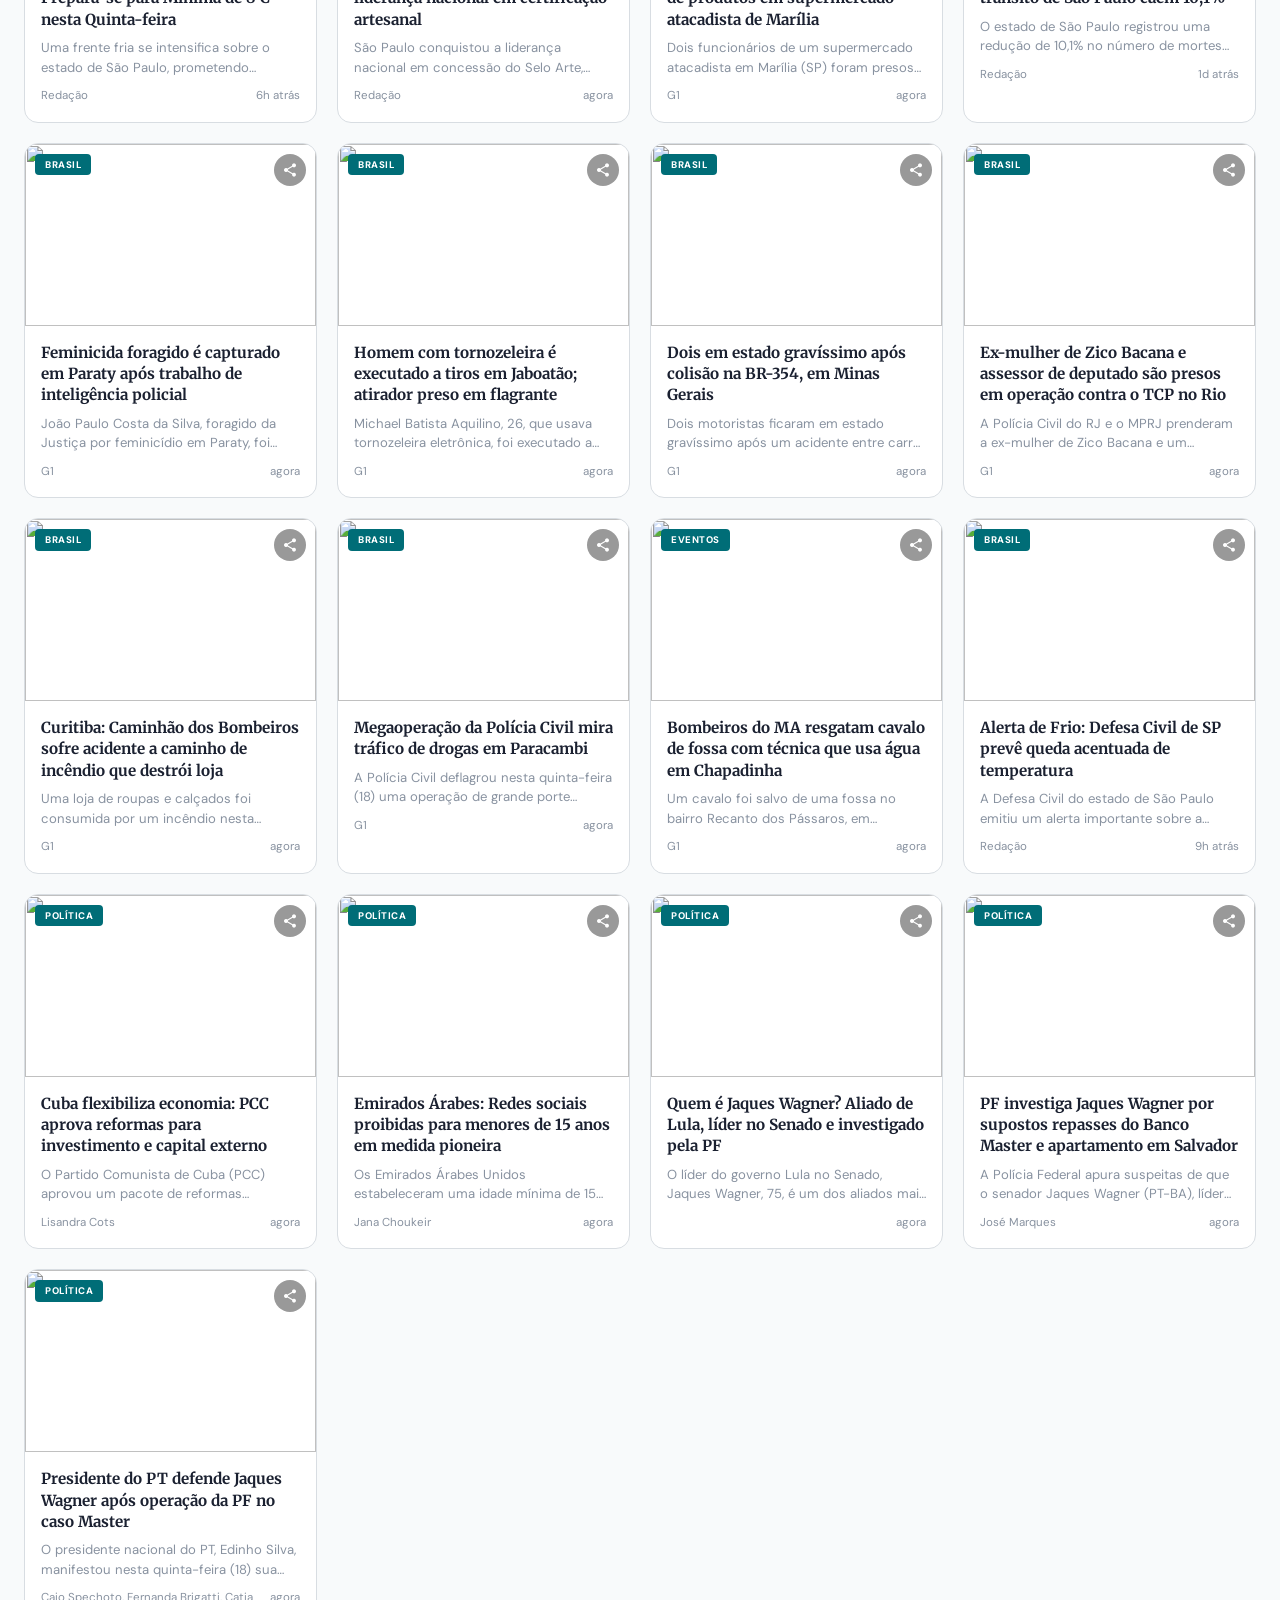
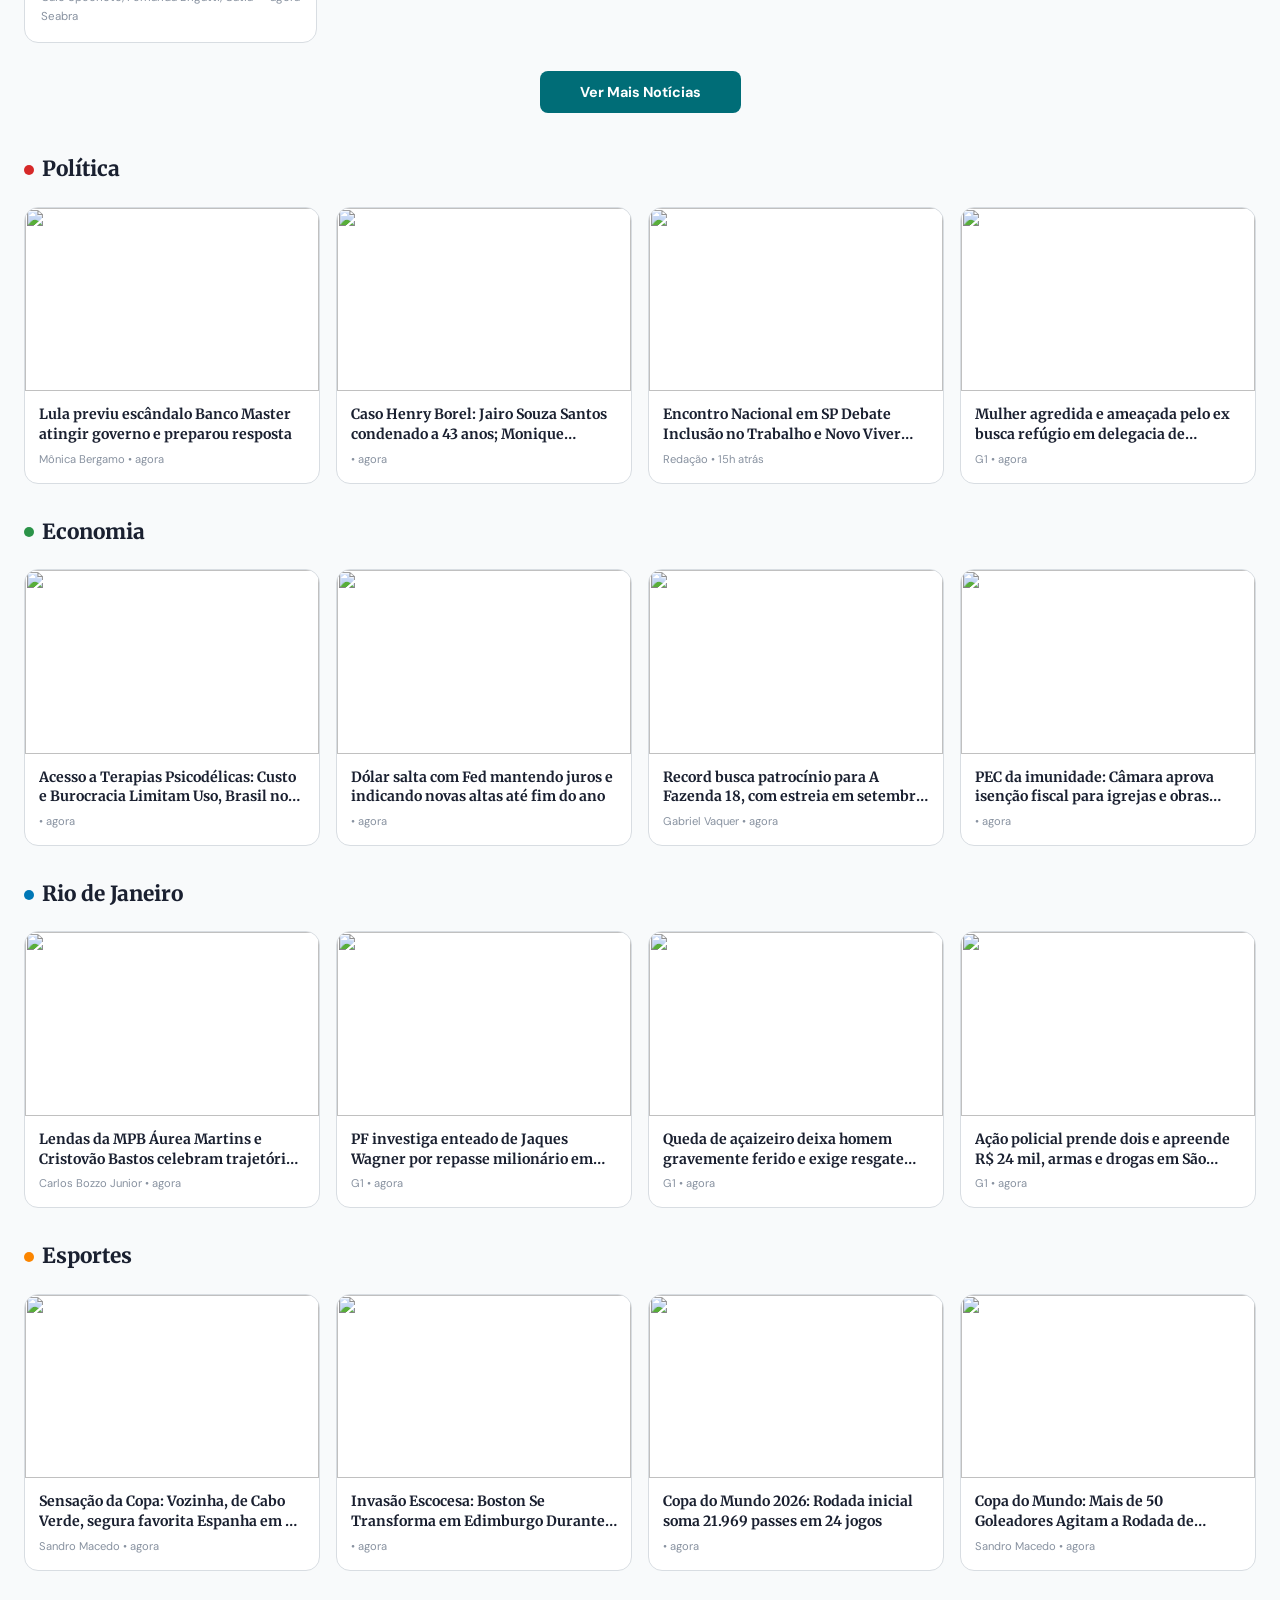
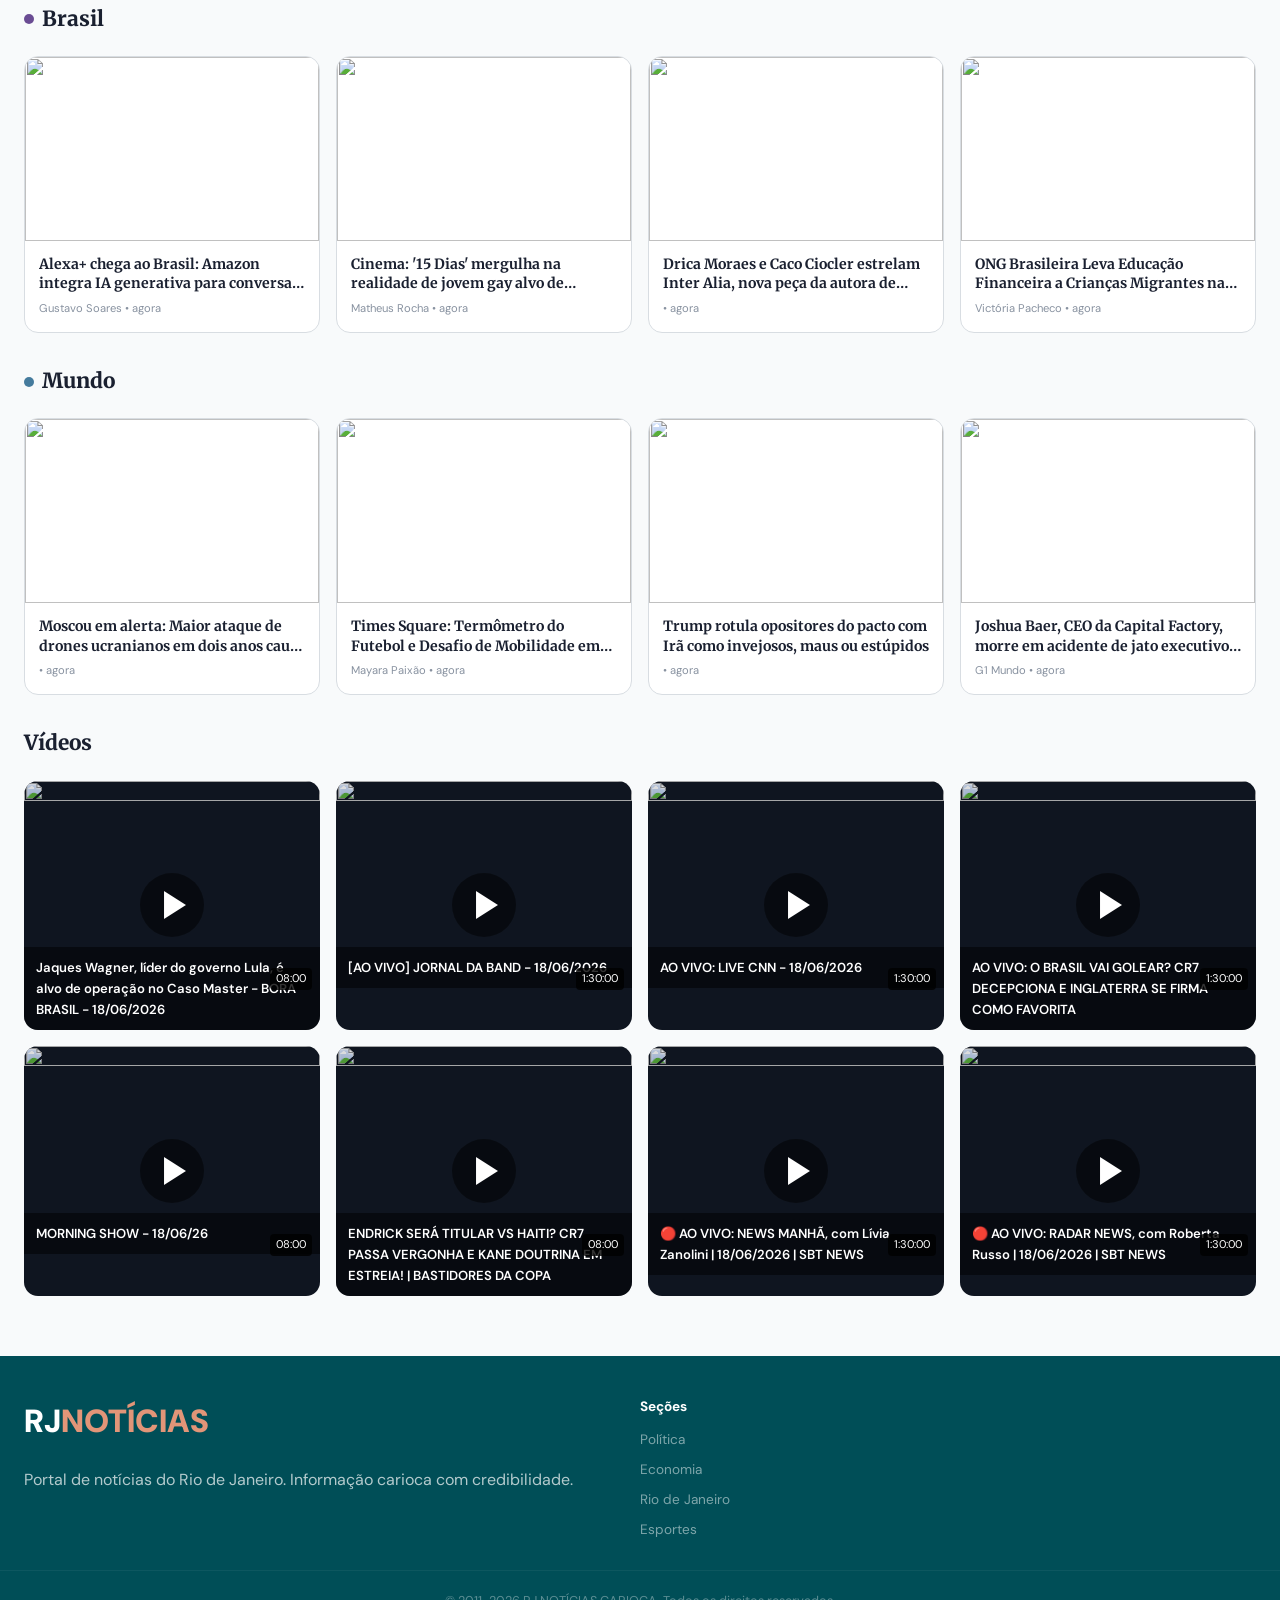
==== commit bea86566: "Add Google Search Console verification meta tag Co-Authored-By: Claude Opus 4.6 <noreply@anthropic.c" ====
--- a/index.html
+++ b/index.html
@@ -3,6 +3,7 @@
 <head>
     <meta charset="UTF-8">
     <meta name="viewport" content="width=device-width, initial-scale=1.0">
+    <meta name="google-site-verification" content="Cx4XToRgKDte9BDShxW9Scnrfhb16wpt_zsJ5hvM4pw" />
     <title>RJ NOTÍCIAS CARIOCA — Rio de Janeiro</title>
     <meta name="description" content="RJ NOTÍCIAS CARIOCA - O portal de notícias do Rio de Janeiro. Informação carioca em tempo real.">
     <link rel="preconnect" href="https://fonts.googleapis.com">
--- a/css/style.css
+++ b/css/style.css
@@ -172,6 +172,33 @@
 .hero-slide-badge { display: inline-block; background: var(--ocean); color: white; padding: 3px 10px; border-radius: 4px; font-size: 0.65rem; font-weight: 800; text-transform: uppercase; letter-spacing: 1px; margin-bottom: 10px; width: fit-content; }
 .hero-slide-title { font-family: var(--font-display); font-size: 1.8rem; font-weight: 800; color: white; line-height: 1.2; margin-bottom: 8px; }
 .hero-slide-meta { color: rgba(255,255,255,0.5); font-size: 0.8rem; }
+
+/* Slide Reportagem Especial */
+.hero-slide-rep .hero-rep-split { position: relative; width: 100%; height: 100%; display: flex; }
+.hero-slide-rep > img { display: none; }
+.hero-rep-left { width: 50%; height: 100%; overflow: hidden; }
+.hero-rep-left img { width: 100%; height: 100%; object-fit: cover; filter: brightness(0.5); }
+.hero-rep-right { width: 50%; height: 100%; overflow: hidden; }
+.hero-rep-right img { width: 100%; height: 100%; object-fit: cover; object-position: top center; }
+.hero-rep-overlay {
+    position: absolute; bottom: 0; left: 0; width: 50%; height: 100%;
+    display: flex; flex-direction: column; justify-content: flex-end; padding: 32px;
+    background: linear-gradient(to top, rgba(0,0,0,0.85) 0%, transparent 60%);
+}
+.hero-rep-overlay .hero-slide-title { color: #fff; text-shadow: 0 2px 8px rgba(0,0,0,0.7); }
+@media (max-width: 768px) {
+    .hero-rep-left { width: 40%; }
+    .hero-rep-right { width: 60%; }
+    .hero-rep-overlay { width: 100%; padding: 20px 16px; }
+    .hero-rep-overlay .hero-slide-title { font-size: 1rem; }
+    .hero-rep-overlay .hero-slide-meta { display: none; }
+}
+@media (max-width: 480px) {
+    .hero-rep-left { width: 35%; }
+    .hero-rep-right { width: 65%; }
+    .hero-rep-overlay .hero-slide-title { font-size: 0.9rem; }
+}
+
 .hero-arrow {
     position: absolute; top: 50%; transform: translateY(-50%);
     background: rgba(0,0,0,0.5); color: white; border: none; border-radius: 50%;
